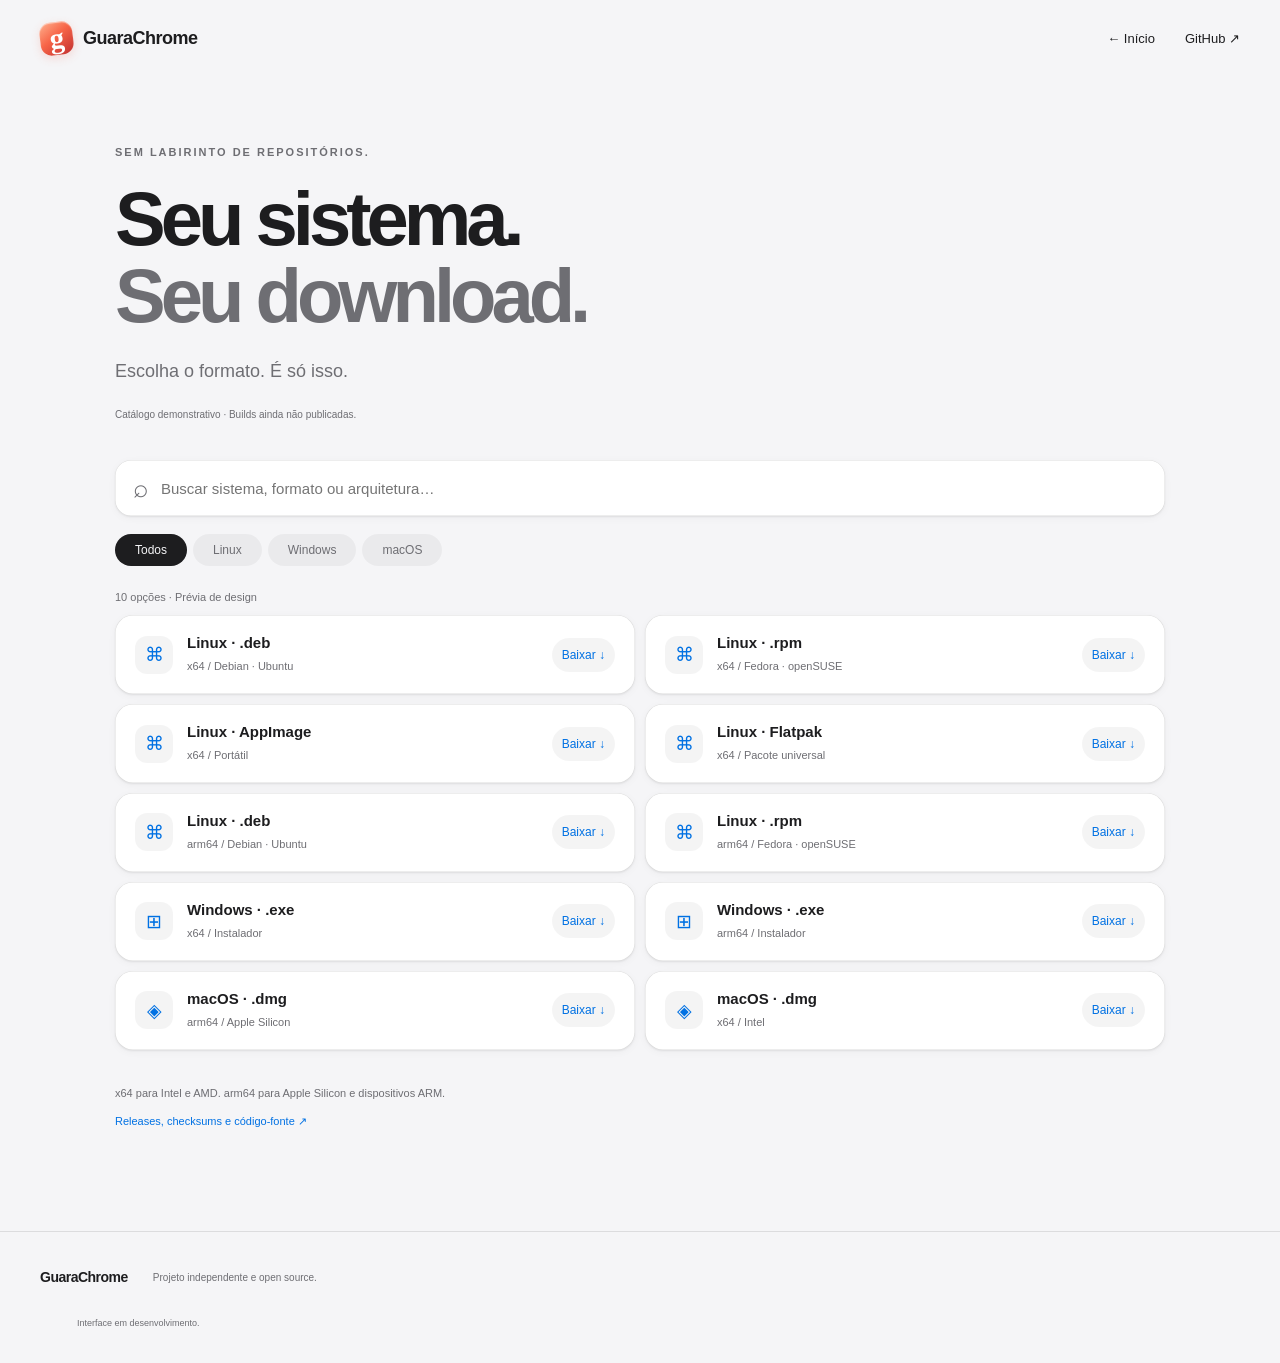
==== other.html @ 63dd9e7b "Add Tempbrowse static website files Co-authored-by: Leon (Matt DF) <mdf-leon@users.noreply.github.co" ====
<!doctype html><html lang="pt-BR"><head><meta charset="utf-8"><meta name="viewport" content="width=device-width,initial-scale=1"><meta name="description" content="Downloads do GuaraChrome para Linux, Windows e macOS."><title>Downloads — GuaraChrome</title><link rel="stylesheet" href="style.css"><script defer src="app.js"></script></head><body><a class="skip" href="#main">Pular para o conteúdo</a><header class="nav"><a class="brand" href="index.html"><span class="logo" aria-hidden="true">g</span>GuaraChrome</a><nav><a href="index.html">← Início</a><a data-github href="https://github.com/OWNER/guarachrome">GitHub ↗</a></nav></header><main id="main" class="all-downloads section"><p class="eyebrow">SEM LABIRINTO DE REPOSITÓRIOS.</p><h1>Seu sistema.<br><span>Seu download.</span></h1><p class="intro">Escolha o formato. É só isso.</p><p class="preview-note">Catálogo demonstrativo · Builds ainda não publicadas.</p><div class="filter-bar"><label class="search-label" for="build-search">⌕<input id="build-search" type="search" placeholder="Buscar sistema, formato ou arquitetura…" autocomplete="off"></label><div class="filters" aria-label="Filtrar por sistema"><button type="button" class="selected" data-filter="all" aria-pressed="true">Todos</button><button type="button" data-filter="linux" aria-pressed="false">Linux</button><button type="button" data-filter="windows" aria-pressed="false">Windows</button><button type="button" data-filter="macos" aria-pressed="false">macOS</button></div></div><p class="result-count" id="result-count" aria-live="polite"></p><div id="build-list" class="build-list"></div><p id="no-results" hidden>Nenhum resultado. Tente “Linux”, “arm64” ou “dmg”.</p><noscript>Ative o JavaScript para filtrar os downloads. <a href="https://github.com/OWNER/guarachrome/releases">Ver releases no GitHub</a>.</noscript><div class="download-footnote"><p>x64 para Intel e AMD. arm64 para Apple Silicon e dispositivos ARM.</p><a data-releases href="https://github.com/OWNER/guarachrome/releases">Releases, checksums e código-fonte ↗</a></div></main><footer><a class="brand" href="index.html">GuaraChrome</a><p>Projeto independente e open source.</p><span>Interface em desenvolvimento.</span></footer></body></html>
---- style.css ----
:root{color-scheme:light dark;--bg:#f5f5f7;--surface:rgba(255,255,255,.7);--solid:#fff;--text:#1d1d1f;--dim:#6e6e73;--accent:#0071e3;--line:rgba(0,0,0,.1);--fill:rgba(0,0,0,.045);--rim:inset 0 0 0 .5px rgba(0,0,0,.14),inset 0 1px 0 rgba(255,255,255,.75);--e1:0 1px 2px #00000012,0 2px 8px #0000000a;--e2:0 2px 6px #00000008,0 20px 60px #00000014}
*{box-sizing:border-box}html{scroll-behavior:smooth;scroll-padding-top:90px}body{margin:0;background:var(--bg);color:var(--text);font-family:-apple-system,BlinkMacSystemFont,"Segoe UI",Inter,Arial,sans-serif;-webkit-font-smoothing:antialiased}a{color:inherit;text-decoration:none}a:hover{text-decoration:underline;text-underline-offset:4px}button,input{font:inherit}a,button,input{-webkit-tap-highlight-color:transparent}a:focus-visible,button:focus-visible,input:focus-visible{outline:3px solid #1686ef;outline-offset:5px}button{cursor:pointer}.skip{position:fixed;top:-100px;left:20px;background:var(--solid);padding:15px;z-index:99}.skip:focus{top:15px}.nav{height:76px;display:flex;align-items:center;justify-content:space-between;max-width:1280px;margin:auto;padding:0 40px;position:relative;z-index:5}.brand{display:flex;align-items:center;gap:10px;font-size:18px;font-weight:650;letter-spacing:-.5px}.logo{display:grid;place-items:center;width:33px;height:33px;border-radius:11px;background:linear-gradient(145deg,#ffb08d,#f76548 45%,#c12e2e);color:white;font-size:29px;line-height:1;font-weight:750;font-family:Georgia,serif;box-shadow:inset 0 1px 1px #ffffff90,0 3px 10px #f7654830;transform:rotate(-7deg)}.small{width:27px;height:27px;font-size:23px}.nav nav{display:flex;align-items:center;gap:30px;font-size:13px}.nav-download{background:var(--text);color:var(--bg);padding:9px 17px;border-radius:20px}.nav-download span{margin-left:10px}.hero{position:relative;isolation:isolate;overflow:hidden;padding:54px 24px 0;text-align:center}.hero-glow{position:absolute;width:1000px;height:800px;top:130px;left:50%;transform:translateX(-50%);background:radial-gradient(ellipse,#c8d9ff70,transparent 65%);z-index:-1}.eyebrow{font-size:11px;letter-spacing:2px;font-weight:700;margin:0 0 22px;color:var(--dim)}h1{font-size:clamp(60px,7vw,96px);line-height:1.015;letter-spacing:-5px;margin:0;font-weight:650}h1 span{color:var(--dim)}.intro{font-size:19px;line-height:1.5;color:var(--dim);margin:24px 0}.downloads{display:flex;gap:10px;justify-content:center;flex-wrap:wrap;margin:26px 0 13px}.button{display:inline-flex;align-items:center;justify-content:center;gap:16px;min-height:48px;padding:12px 23px;border-radius:30px;font-size:14px;font-weight:550;transition:transform .2s,background .2s;box-shadow:var(--rim),var(--e1);background:var(--surface);backdrop-filter:blur(20px)}.button.primary{background:var(--accent);color:white;box-shadow:inset 0 1px 0 #ffffff40,0 5px 14px #0071e320}.button:hover{transform:translateY(-2px);text-decoration:none}.download-meta{display:flex;gap:10px;justify-content:center;align-items:center;font-size:12px;color:var(--dim)}.download-meta a{color:var(--accent)}.release{display:flex;gap:7px;justify-content:center;align-items:center;font-size:11px;color:var(--dim);margin:22px 0 7px}.status-dot{width:5px;height:5px;background:#ea9c44;border-radius:50%}.preview-note{font-size:10px;color:var(--dim);margin:8px 0}.browser-scene{position:relative;max-width:1040px;margin:48px auto 0;padding:30px 30px 40px}.orb{position:absolute;border-radius:50%;filter:blur(1px);z-index:-1}.orb-one{width:380px;height:350px;left:-50px;top:75px;background:linear-gradient(130deg,#b3a9ff80,#73c9ef70)}.orb-two{width:400px;height:300px;right:-70px;bottom:0;background:linear-gradient(120deg,#fbc5ae90,#f2a6b940)}.demo-browser{border-radius:18px;background:var(--surface);backdrop-filter:blur(30px);padding:8px;box-shadow:var(--rim),0 35px 70px #33386530;position:relative;overflow:hidden}.demo-tabs{display:flex;gap:10px;align-items:center;height:40px;padding:0 4px 7px;font-size:12px}.demo-chevron,.demo-speaker{background:var(--fill);border-radius:30px;width:29px;height:29px;display:grid;place-items:center;color:var(--accent);box-shadow:var(--rim)}.demo-tab{flex:1;line-height:29px;border-radius:20px;color:var(--dim);background:var(--fill);white-space:nowrap;overflow:hidden;text-overflow:ellipsis}.demo-tab.active{background:var(--solid);color:var(--text);box-shadow:var(--rim),var(--e1)}.demo-content{height:340px;border-radius:10px;background:radial-gradient(ellipse at 90% 100%,#ffbda9 0,transparent 55%),radial-gradient(ellipse at 8% 95%,#88adc9,transparent 55%),linear-gradient(125deg,#c6c8ef,#e4dedf 50%,#d5c6e5);display:flex;align-items:center;justify-content:center;flex-direction:column;padding-top:65px;color:#242741}.tiny-label{font-size:9px;letter-spacing:2.5px}.demo-content strong{font-size:55px;letter-spacing:-2.8px;line-height:1.04;margin:20px 0;font-weight:550}.demo-caption{font-size:12px;opacity:.65}.demo-toolbar{position:absolute;top:57px;left:22px;right:22px;padding:5px 10px;background:var(--surface);backdrop-filter:blur(24px) saturate(160%);box-shadow:var(--rim),var(--e2);border-radius:22px;font-size:12px}.toolbar-row{display:flex;gap:20px;align-items:center;height:34px}.address{background:var(--solid);box-shadow:var(--rim);border-radius:18px;flex:1;height:30px;display:flex;align-items:center;justify-content:center;position:relative}.address span{position:absolute;right:12px}.demo-favorites{border-top:1px solid var(--line);margin-top:5px;padding:9px 6px 3px;display:flex;gap:28px;font-size:10px}.demo-favorites span:last-child{margin-left:auto}.scene-caption{display:block;margin-top:22px;color:var(--dim);font-size:10px}.section{max-width:1120px;margin:auto}.manifesto{text-align:center;padding:110px 25px 90px}h2{font-size:clamp(36px,4vw,56px);font-weight:600;letter-spacing:-2px;line-height:1.06;margin:0}h2 span{color:var(--dim)}.manifesto>p:not(.eyebrow){font-size:17px;color:var(--dim);margin:25px 0 40px}.pillars{display:flex;justify-content:center;gap:45px;font-size:12px}.pillars span{border-top:1px solid var(--line);padding:20px 12px 0}.feature-grid{display:grid;grid-template-columns:1fr 1fr;gap:22px;padding:0 24px}.feature{border-radius:28px;background:var(--solid);box-shadow:var(--rim),var(--e1);overflow:hidden;display:flex;flex-direction:column;min-width:0}.feature-text{padding:36px 36px 25px}.feature .eyebrow{font-size:9px;letter-spacing:1.6px;margin-bottom:18px}h3{font-size:38px;line-height:1.05;font-weight:600;letter-spacing:-1.6px;margin:0 0 18px}.feature p:not(.eyebrow),.freedom p:not(.eyebrow){font-size:14px;line-height:1.6;color:var(--dim);max-width:320px}.feature picture{display:block;margin:0 22px -15px;overflow:hidden;border-radius:14px;box-shadow:var(--rim),var(--e2)}.feature img{display:block;width:100%;height:auto}.feature.wide{grid-column:1/-1;display:grid;grid-template-columns:.85fr 1.15fr;align-items:center;min-height:440px}.wide .feature-text{padding:48px}.wide picture{margin:35px 30px 35px 0}.micro{display:block;font-size:11px;color:var(--dim);margin-top:25px}.freedom{display:grid;grid-template-columns:1fr 1fr;gap:80px;padding:110px 72px}.freedom>div{border-top:1px solid var(--line);padding-top:28px}.freedom h3{font-size:42px}.symbol{font-size:36px;color:var(--accent);margin-bottom:23px}.freedom .eyebrow{font-size:10px}.text-link{font-size:13px;color:var(--accent)}.closing{text-align:center;padding:65px 20px 120px}.closing h2{font-size:64px;margin-bottom:30px}footer{max-width:1280px;margin:auto;border-top:1px solid var(--line);padding:30px 40px 35px;display:flex;align-items:center;gap:25px;flex-wrap:wrap;color:var(--dim);font-size:10px}footer .brand{color:var(--text);font-size:14px}footer p{flex:1;min-width:200px}footer>span{width:100%;padding-left:37px;font-size:9px}.all-downloads{padding:70px 35px 100px;min-height:80vh}.all-downloads h1{font-size:76px}.all-downloads .intro{font-size:18px}.filter-bar{margin-top:40px}.search-label{display:flex;align-items:center;gap:10px;background:var(--solid);border-radius:16px;box-shadow:var(--rim),var(--e1);padding:0 18px;font-size:26px;color:var(--dim)}input{background:none;border:0;width:100%;color:var(--text);font-size:15px;height:56px;outline-offset:2px!important}.filters{display:flex;gap:6px;margin-top:18px}.filters button{border:0;padding:9px 20px;border-radius:25px;background:var(--fill);color:var(--dim);font-size:12px}.filters button.selected{background:var(--text);color:var(--bg)}.result-count{font-size:11px;color:var(--dim);margin:25px 0 12px}.build-list{display:grid;grid-template-columns:1fr 1fr;gap:10px}.build{display:flex;align-items:center;gap:14px;background:var(--solid);padding:20px;border-radius:18px;box-shadow:var(--rim),var(--e1)}.os-icon{width:38px;height:38px;border-radius:12px;display:grid;place-items:center;color:var(--accent);background:var(--fill);font-size:19px}.build-info{flex:1}.build h2{font-size:15px;letter-spacing:0;margin-bottom:5px}.build small{font-size:11px;color:var(--dim)}.build>a{font-size:12px;color:var(--accent);padding:10px;border-radius:20px;background:var(--fill)}.download-footnote{font-size:11px;color:var(--dim);line-height:1.6;margin-top:35px}.download-footnote a{color:var(--accent)}.reveal{transition:opacity .7s,transform .7s}.reveal.waiting{opacity:0;transform:translateY(25px)}
@media(prefers-color-scheme:dark){:root{--bg:#101012;--surface:rgba(44,44,47,.72);--solid:#1c1c1f;--text:#f5f5f7;--dim:#a1a1a6;--accent:#2997ff;--line:rgba(255,255,255,.12);--fill:rgba(255,255,255,.06);--rim:inset 0 0 0 .5px rgba(255,255,255,.16),inset 0 1px 0 rgba(255,255,255,.08);--e1:0 1px 2px #0005,0 2px 8px #0003;--e2:0 2px 6px #0005,0 20px 60px #0006}.hero-glow{opacity:.3}.orb{opacity:.45}.demo-content{background:radial-gradient(ellipse at 90% 100%,#835a66 0,transparent 60%),radial-gradient(ellipse at 8% 95%,#305a71,transparent 60%),linear-gradient(120deg,#3b3e65,#38313e);color:#eeebff}.button.primary{background:#0071e3}}
@media(max-width:700px){.nav{height:68px;padding:0 22px}.brand{font-size:16px}.nav nav{gap:19px;font-size:11px}.nav nav>a:first-child{display:none}.nav-download{padding:8px 12px}.hero{padding:45px 16px 0}h1{font-size:64px;letter-spacing:-3px}.intro{font-size:16px;margin:22px 0}.downloads{gap:8px;margin-top:24px}.button{font-size:12px;padding:12px 19px;min-height:44px}.download-meta{font-size:11px}.release{font-size:10px}.browser-scene{margin:35px -34px 0;padding:20px 10px 30px}.demo-browser{border-radius:15px}.demo-tabs{gap:5px;font-size:9px}.demo-tab:last-of-type{display:none}.demo-chevron,.demo-speaker{width:25px;height:25px}.demo-content{height:290px}.demo-content strong{font-size:42px}.demo-toolbar{left:14px;right:14px;top:54px;font-size:9px;padding:4px 8px}.toolbar-row{gap:10px}.demo-favorites{font-size:8px;gap:13px}.tiny-label{font-size:8px}.scene-caption{font-size:9px}.manifesto{padding:65px 24px 48px}h2{font-size:33px;letter-spacing:-1.4px}.eyebrow{font-size:9px;letter-spacing:1.7px}.manifesto>p:not(.eyebrow){font-size:14px;line-height:1.6;margin:20px 0 28px}.pillars{gap:12px;font-size:9px}.pillars span{padding:15px 0 0}.feature-grid{grid-template-columns:1fr;padding:0 17px;gap:17px}.feature{border-radius:24px}.feature.wide{display:flex;min-height:0}.feature-text,.wide .feature-text{padding:29px 27px 20px}h3{font-size:34px}.wide h2{font-size:38px}.feature p:not(.eyebrow){font-size:13px}.feature picture,.wide picture{margin:0 18px -12px}.micro{margin-top:16px;font-size:10px}.freedom{grid-template-columns:1fr;padding:65px 28px;gap:42px}.freedom h3{font-size:37px}.closing{padding:25px 20px 70px}.closing h2{font-size:42px}footer{padding:25px;gap:15px}footer p{width:100%;flex:auto;line-height:1.5}footer>span{padding-left:0}.all-downloads{padding:45px 22px 65px}.all-downloads h1{font-size:53px;letter-spacing:-2.7px}.build-list{grid-template-columns:1fr}.filters button{padding:9px 16px}input{font-size:12px}.build{padding:16px}.build h2{font-size:13px}.build small{font-size:10px}}
@media(prefers-reduced-motion:reduce){html{scroll-behavior:auto}.reveal,.button{transition:none}.reveal.waiting{opacity:1;transform:none}}
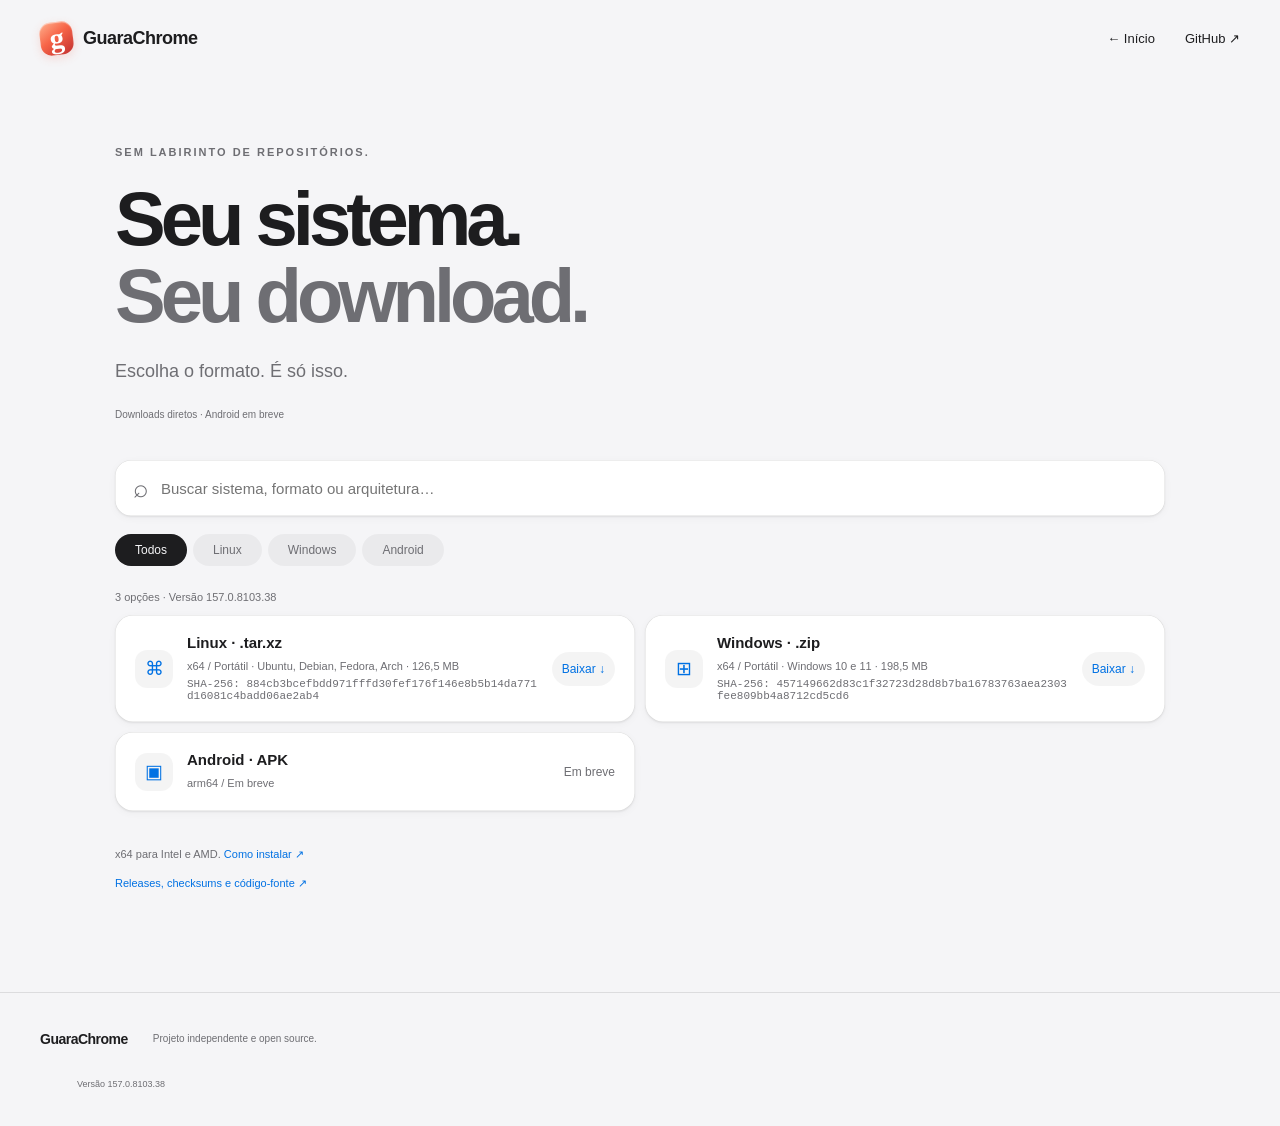
==== commit 91c88ee0: "Downloads diretos v157.0.8103.38 (Linux, Windows), tutoriais e SHA-256" ====
--- a/other.html
+++ b/other.html
@@ -1 +1 @@
-<!doctype html><html lang="pt-BR"><head><meta charset="utf-8"><meta name="viewport" content="width=device-width,initial-scale=1"><meta name="description" content="Downloads do GuaraChrome para Linux, Windows e macOS."><title>Downloads — GuaraChrome</title><link rel="stylesheet" href="style.css"><script defer src="app.js"></script></head><body><a class="skip" href="#main">Pular para o conteúdo</a><header class="nav"><a class="brand" href="index.html"><span class="logo" aria-hidden="true">g</span>GuaraChrome</a><nav><a href="index.html">← Início</a><a data-github href="https://github.com/OWNER/guarachrome">GitHub ↗</a></nav></header><main id="main" class="all-downloads section"><p class="eyebrow">SEM LABIRINTO DE REPOSITÓRIOS.</p><h1>Seu sistema.<br><span>Seu download.</span></h1><p class="intro">Escolha o formato. É só isso.</p><p class="preview-note">Catálogo demonstrativo · Builds ainda não publicadas.</p><div class="filter-bar"><label class="search-label" for="build-search">⌕<input id="build-search" type="search" placeholder="Buscar sistema, formato ou arquitetura…" autocomplete="off"></label><div class="filters" aria-label="Filtrar por sistema"><button type="button" class="selected" data-filter="all" aria-pressed="true">Todos</button><button type="button" data-filter="linux" aria-pressed="false">Linux</button><button type="button" data-filter="windows" aria-pressed="false">Windows</button><button type="button" data-filter="macos" aria-pressed="false">macOS</button></div></div><p class="result-count" id="result-count" aria-live="polite"></p><div id="build-list" class="build-list"></div><p id="no-results" hidden>Nenhum resultado. Tente “Linux”, “arm64” ou “dmg”.</p><noscript>Ative o JavaScript para filtrar os downloads. <a href="https://github.com/OWNER/guarachrome/releases">Ver releases no GitHub</a>.</noscript><div class="download-footnote"><p>x64 para Intel e AMD. arm64 para Apple Silicon e dispositivos ARM.</p><a data-releases href="https://github.com/OWNER/guarachrome/releases">Releases, checksums e código-fonte ↗</a></div></main><footer><a class="brand" href="index.html">GuaraChrome</a><p>Projeto independente e open source.</p><span>Interface em desenvolvimento.</span></footer></body></html>
+<!doctype html><html lang="pt-BR"><head><meta charset="utf-8"><meta name="viewport" content="width=device-width,initial-scale=1"><meta name="description" content="Downloads do GuaraChrome para Linux e Windows."><title>Downloads — GuaraChrome</title><link rel="stylesheet" href="style.css"><script defer src="app.js"></script></head><body><a class="skip" href="#main">Pular para o conteúdo</a><header class="nav"><a class="brand" href="index.html"><span class="logo" aria-hidden="true">g</span>GuaraChrome</a><nav><a href="index.html">← Início</a><a data-github href="https://github.com/mdf-leon/Tempbrowse">GitHub ↗</a></nav></header><main id="main" class="all-downloads section"><p class="eyebrow">SEM LABIRINTO DE REPOSITÓRIOS.</p><h1>Seu sistema.<br><span>Seu download.</span></h1><p class="intro">Escolha o formato. É só isso.</p><p class="preview-note">Downloads diretos · Android em breve</p><div class="filter-bar"><label class="search-label" for="build-search">⌕<input id="build-search" type="search" placeholder="Buscar sistema, formato ou arquitetura…" autocomplete="off"></label><div class="filters" aria-label="Filtrar por sistema"><button type="button" class="selected" data-filter="all" aria-pressed="true">Todos</button><button type="button" data-filter="linux" aria-pressed="false">Linux</button><button type="button" data-filter="windows" aria-pressed="false">Windows</button><button type="button" data-filter="android" aria-pressed="false">Android</button></div></div><p class="result-count" id="result-count" aria-live="polite"></p><div id="build-list" class="build-list"></div><p id="no-results" hidden>Nenhum resultado. Tente “Linux” ou “Windows”.</p><noscript>Ative o JavaScript para filtrar os downloads. <a href="https://github.com/mdf-leon/Tempbrowse/releases">Ver releases no GitHub</a>.</noscript><div class="download-footnote"><p>x64 para Intel e AMD. <a href="index.html#instalar">Como instalar ↗</a></p><a data-releases href="https://github.com/mdf-leon/Tempbrowse/releases">Releases, checksums e código-fonte ↗</a></div></main><footer><a class="brand" href="index.html">GuaraChrome</a><p>Projeto independente e open source.</p><span>Versão 157.0.8103.38</span></footer></body></html>
--- a/style.css
+++ b/style.css
@@ -3,3 +3,5 @@
 @media(prefers-color-scheme:dark){:root{--bg:#101012;--surface:rgba(44,44,47,.72);--solid:#1c1c1f;--text:#f5f5f7;--dim:#a1a1a6;--accent:#2997ff;--line:rgba(255,255,255,.12);--fill:rgba(255,255,255,.06);--rim:inset 0 0 0 .5px rgba(255,255,255,.16),inset 0 1px 0 rgba(255,255,255,.08);--e1:0 1px 2px #0005,0 2px 8px #0003;--e2:0 2px 6px #0005,0 20px 60px #0006}.hero-glow{opacity:.3}.orb{opacity:.45}.demo-content{background:radial-gradient(ellipse at 90% 100%,#835a66 0,transparent 60%),radial-gradient(ellipse at 8% 95%,#305a71,transparent 60%),linear-gradient(120deg,#3b3e65,#38313e);color:#eeebff}.button.primary{background:#0071e3}}
 @media(max-width:700px){.nav{height:68px;padding:0 22px}.brand{font-size:16px}.nav nav{gap:19px;font-size:11px}.nav nav>a:first-child{display:none}.nav-download{padding:8px 12px}.hero{padding:45px 16px 0}h1{font-size:64px;letter-spacing:-3px}.intro{font-size:16px;margin:22px 0}.downloads{gap:8px;margin-top:24px}.button{font-size:12px;padding:12px 19px;min-height:44px}.download-meta{font-size:11px}.release{font-size:10px}.browser-scene{margin:35px -34px 0;padding:20px 10px 30px}.demo-browser{border-radius:15px}.demo-tabs{gap:5px;font-size:9px}.demo-tab:last-of-type{display:none}.demo-chevron,.demo-speaker{width:25px;height:25px}.demo-content{height:290px}.demo-content strong{font-size:42px}.demo-toolbar{left:14px;right:14px;top:54px;font-size:9px;padding:4px 8px}.toolbar-row{gap:10px}.demo-favorites{font-size:8px;gap:13px}.tiny-label{font-size:8px}.scene-caption{font-size:9px}.manifesto{padding:65px 24px 48px}h2{font-size:33px;letter-spacing:-1.4px}.eyebrow{font-size:9px;letter-spacing:1.7px}.manifesto>p:not(.eyebrow){font-size:14px;line-height:1.6;margin:20px 0 28px}.pillars{gap:12px;font-size:9px}.pillars span{padding:15px 0 0}.feature-grid{grid-template-columns:1fr;padding:0 17px;gap:17px}.feature{border-radius:24px}.feature.wide{display:flex;min-height:0}.feature-text,.wide .feature-text{padding:29px 27px 20px}h3{font-size:34px}.wide h2{font-size:38px}.feature p:not(.eyebrow){font-size:13px}.feature picture,.wide picture{margin:0 18px -12px}.micro{margin-top:16px;font-size:10px}.freedom{grid-template-columns:1fr;padding:65px 28px;gap:42px}.freedom h3{font-size:37px}.closing{padding:25px 20px 70px}.closing h2{font-size:42px}footer{padding:25px;gap:15px}footer p{width:100%;flex:auto;line-height:1.5}footer>span{padding-left:0}.all-downloads{padding:45px 22px 65px}.all-downloads h1{font-size:53px;letter-spacing:-2.7px}.build-list{grid-template-columns:1fr}.filters button{padding:9px 16px}input{font-size:12px}.build{padding:16px}.build h2{font-size:13px}.build small{font-size:10px}}
 @media(prefers-reduced-motion:reduce){html{scroll-behavior:auto}.reveal,.button{transition:none}.reveal.waiting{opacity:1;transform:none}}
+
+.tutorials{padding:80px 24px;text-align:center}.tut-grid{display:grid;grid-template-columns:repeat(auto-fit,minmax(280px,1fr));gap:16px;margin-top:28px;text-align:left}.tut{background:var(--surface);box-shadow:var(--rim),var(--e1);border-radius:22px;padding:22px}.tut h3{margin:0 0 4px}.tut .dim{color:var(--dim);font-size:12px;margin:0 0 10px}.tut ol{padding-left:18px;font-size:13px;line-height:1.6}.tut code,.sha code,code.sha{font-size:11px;word-break:break-all}.sha{font-size:11px;color:var(--dim)}code.sha{display:block;color:var(--dim);margin-top:4px}.soon{font-size:12px;color:var(--dim)}
